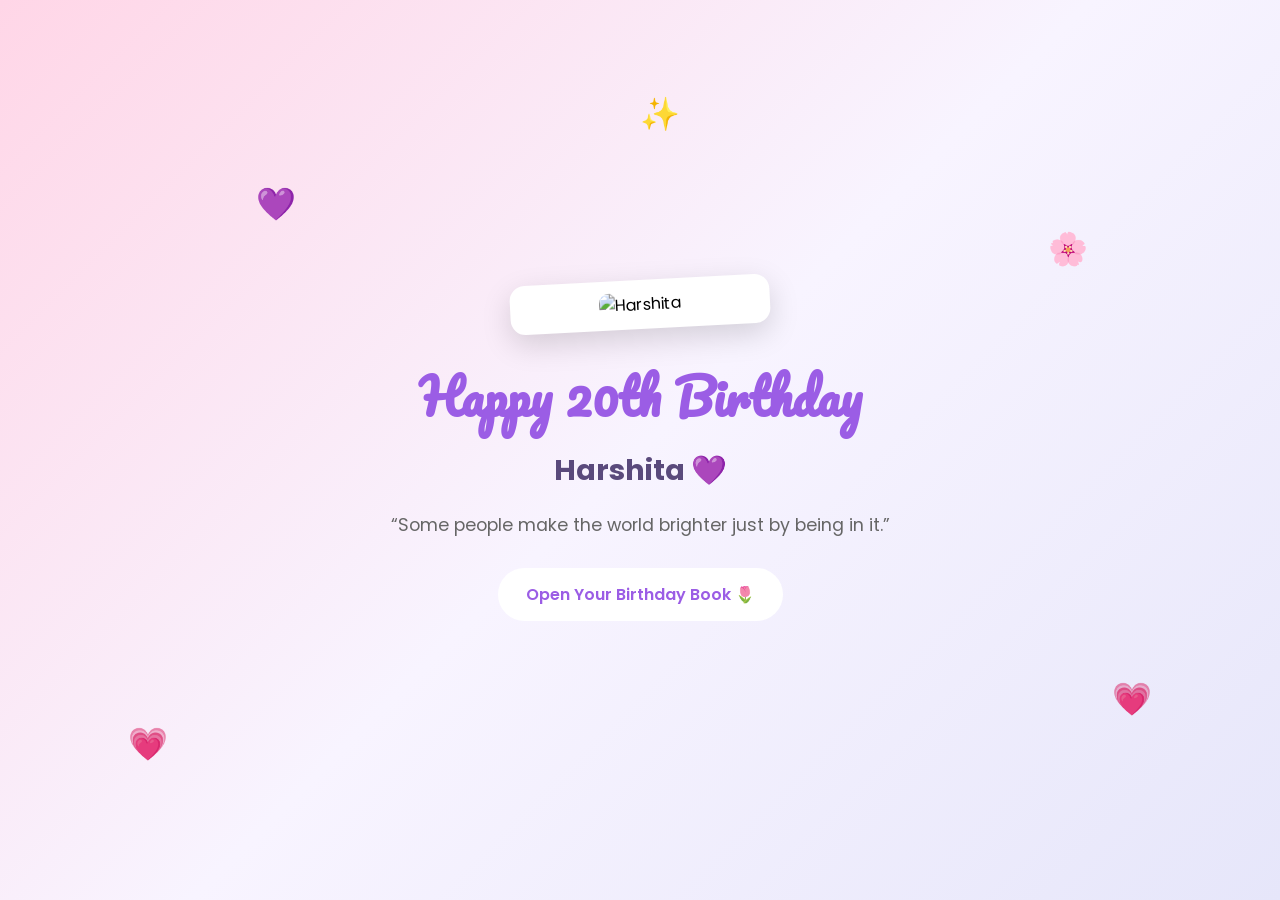
==== index.html @ 36abf65e "birthday website" ====
<!DOCTYPE html>
<html lang="en">
<head>
    <meta charset="UTF-8">
    <meta name="viewport" content="width=device-width, initial-scale=1.0">
    <title>Happy Birthday Harshita</title>

    <link rel="stylesheet" href="style.css">

    <link href="https://fonts.googleapis.com/css2?family=Pacifico&family=Poppins:wght@300;400;500;600&display=swap" rel="stylesheet">
</head>
<body>

    <div class="hearts">
        <span>💗</span>
        <span>💜</span>
        <span>🌸</span>
        <span>💗</span>
        <span>✨</span>
    </div>

    <div class="container">

        <div class="polaroid">
            <img src="images/harshita.jpg" alt="Harshita">
        </div>

        <h1>Happy 20th Birthday</h1>

        <h2>Harshita 💜</h2>

        <p class="quote">
            “Some people make the world brighter just by being in it.”
        </p>

       <a href="story.html" class="btn">
            Open Your Birthday Book 🌷
        </a>

    </div>

</body>
</html>
---- style.css ----
/* =====================================
   FIX STORY PAGE LAYOUT
===================================== */

body.story-page{
    display:block;
    min-height:auto;
    overflow-x:hidden;
    overflow-y:auto;
    text-align:left;
}
*{
    margin:0;
    padding:0;
    box-sizing:border-box;
}

body{
    min-height:100vh;
    display:flex;
    justify-content:center;
    align-items:center;
    text-align:center;

    background:linear-gradient(
        135deg,
        #ffd6e7,
        #f8f4ff,
        #e6e6fa
    );

    font-family:'Poppins',sans-serif;
    overflow:hidden;
}

.container{
    padding:30px;
}

.polaroid{
    width:260px;
    background:white;
    padding:12px;
    margin:auto;
    border-radius:15px;

    box-shadow:
    0 10px 30px rgba(0,0,0,0.15);

    transform:rotate(-3deg);
}

.polaroid img{
    width:100%;
    border-radius:10px;
}

h1{
    margin-top:25px;
    font-family:'Pacifico',cursive;
    color:#9b5de5;
    font-size:3rem;
}

h2{
    margin-top:10px;
    color:#5a4a7c;
    font-size:1.8rem;
}

.quote{
    margin-top:20px;
    font-size:1.1rem;
    color:#666;
    max-width:500px;
}

.btn{
    display:inline-block;
    margin-top:30px;
    padding:14px 28px;

    background:white;
    color:#9b5de5;

    text-decoration:none;
    border-radius:30px;

    font-weight:600;

    transition:0.3s;
}

.btn:hover{
    transform:translateY(-4px);
    box-shadow:0 10px 20px rgba(0,0,0,0.12);
}

.hearts span{
    position:absolute;
    font-size:2rem;
    animation:float 6s infinite;
}

.hearts span:nth-child(1){
    left:10%;
    top:80%;
}

.hearts span:nth-child(2){
    left:20%;
    top:20%;
}

.hearts span:nth-child(3){
    right:15%;
    top:25%;
}

.hearts span:nth-child(4){
    right:10%;
    top:75%;
}

.hearts span:nth-child(5){
    left:50%;
    top:10%;
}

@keyframes float{
    0%{
        transform:translateY(0px);
    }
    50%{
        transform:translateY(-20px);
    }
    100%{
        transform:translateY(0px);
    }
}
/* ===========================
   STORY PAGE
=========================== */

.story-page{
    background: linear-gradient(180deg,#FFF7FB,#F7F3FF,#FFFDF8);
    overflow-x:hidden;
    overflow-y:auto;
}

/* Hero */

.hero{
    text-align:center;
    padding:80px 20px 40px;
}

.hero h1{
    font-size:3.2rem;
    color:#8E5CF6;
    margin-bottom:20px;
}

.hero-quote{
    max-width:650px;
    margin:auto;
    color:#666;
    font-size:1.2rem;
    line-height:1.8;
    font-style:italic;
}

/* Timeline */

.timeline{
    width:90%;
    max-width:1000px;
    margin:60px auto;
}

.chapter{
    display:flex;
    align-items:center;
    gap:35px;
    margin-bottom:90px;
}

.chapter.right{
    flex-direction:row-reverse;
}

.chapter img{
    width:260px;
    border-radius:20px;
    box-shadow:0 15px 35px rgba(0,0,0,.12);
    transition:.4s;
}

.chapter img:hover{
    transform:scale(1.05) rotate(2deg);
}

.card{

    background:white;

    padding:28px;

    border-radius:22px;

    box-shadow:0 12px 30px rgba(0,0,0,.08);

    flex:1;
}

.card h2{

    color:#9B5DE5;

    margin-bottom:15px;
}

.card p{

    line-height:1.8;

    color:#666;
}

/* Button */

.next-page{

    text-align:center;

    margin:80px 0;
}

.next-page a{

    background:#9B5DE5;

    color:white;

    text-decoration:none;

    padding:16px 34px;

    border-radius:40px;

    font-weight:600;

    transition:.3s;
}

.next-page a:hover{

    background:#8247d8;

    transform:translateY(-3px);
}

/* Mobile */

@media(max-width:768px){

.chapter,
.chapter.right{

flex-direction:column;

text-align:center;

}

.chapter img{

width:90%;

}

.hero h1{

font-size:2.3rem;

}

}
/* ===========================
   REASONS PAGE
=========================== */

.reasons-page{
    background:linear-gradient(180deg,#FFF7FB,#F7F3FF,#FFFDF8);
    overflow-x:hidden;
    overflow-y:auto;
    display:block;
}

.reasons-container{
    width:90%;
    max-width:900px;
    margin:50px auto;
    display:grid;
    grid-template-columns:repeat(auto-fit,minmax(260px,1fr));
    gap:25px;
}

.reason-card{
    background:white;
    padding:25px;
    border-radius:20px;
    box-shadow:0 10px 25px rgba(0,0,0,.08);
    font-size:1.05rem;
    color:#555;
    transition:.3s;
}

.reason-card:hover{
    transform:translateY(-8px);
}
/* ===========================
   GALLERY PAGE
=========================== */

.gallery-page{
    background:linear-gradient(180deg,#FFF8FB,#F7F3FF,#FFFDF8);
    display:block;
    overflow-y:auto;
    overflow-x:hidden;
}

.gallery{
    width:90%;
    max-width:1200px;
    margin:50px auto;
    display:grid;
    grid-template-columns:repeat(auto-fit,minmax(240px,1fr));
    gap:45px;
}

.photo{
    background:white;
    padding:15px 15px 25px;
    border-radius:8px;
    box-shadow:0 12px 25px rgba(0,0,0,.12);
    transform:rotate(-2deg);
    transition:.4s;
    position:relative;
}

.photo:nth-child(even){
    transform:rotate(2deg);
}

.photo:hover{
    transform:scale(1.05) rotate(0deg);
}

.photo::before{
    content:"";
    width:70px;
    height:20px;
    background:#f8d8a8;
    position:absolute;
    top:-10px;
    left:50%;
    transform:translateX(-50%) rotate(-5deg);
    opacity:.9;
    border-radius:4px;
}

.photo img{
    width:100%;
    border-radius:5px;
}

.photo p{
    margin-top:15px;
    text-align:center;
    color:#555;
    font-weight:500;
}
/* ===========================
   LETTER PAGE
=========================== */

.letter-page{
    background: linear-gradient(180deg,#FFF7FB,#F7F3FF,#FFFDF8);
    display: block;
    overflow-y: auto;
    overflow-x: hidden;
}

.letter-box{
    width: 90%;
    max-width: 850px;
    margin: 60px auto;
    background: #ffffff;
    padding: 50px;
    border-radius: 25px;
    box-shadow: 0 15px 35px rgba(0,0,0,0.12);
    line-height: 2;
    color: #555;
}

.letter-box h2{
    color: #9B5DE5;
    margin-bottom: 25px;
    font-family: 'Pacifico', cursive;
    text-align: center;
}

.letter-box h3{
    margin-top: 35px;
    color: #777;
    text-align: right;
}

.letter-box p{
    font-family: 'Caveat', cursive;
    font-size: 1.6rem;
    line-height: 1.8;
    text-align: left;
    color: #555;
}

.surprise{
    text-align: center;
    padding: 60px 20px 100px;
}

.surprise h2{
    font-family: 'Pacifico', cursive;
    color: #9B5DE5;
    margin-bottom: 20px;
}

.surprise p{
    max-width: 700px;
    margin: auto;
    color: #666;
    line-height: 1.8;
    font-size: 1.1rem;
    margin-bottom: 35px;
}

/* Mobile Responsive */

@media (max-width:768px){

    .letter-box{
        padding:30px 22px;
        width:92%;
    }

    .letter-box h2{
        font-size:2rem;
    }

    .letter-box p{
        font-size:1rem;
    }

}
body{
    animation: fadeIn 0.8s ease;
}

@keyframes fadeIn{
    from{
        opacity:0;
    }
    to{
        opacity:1;
    }
}
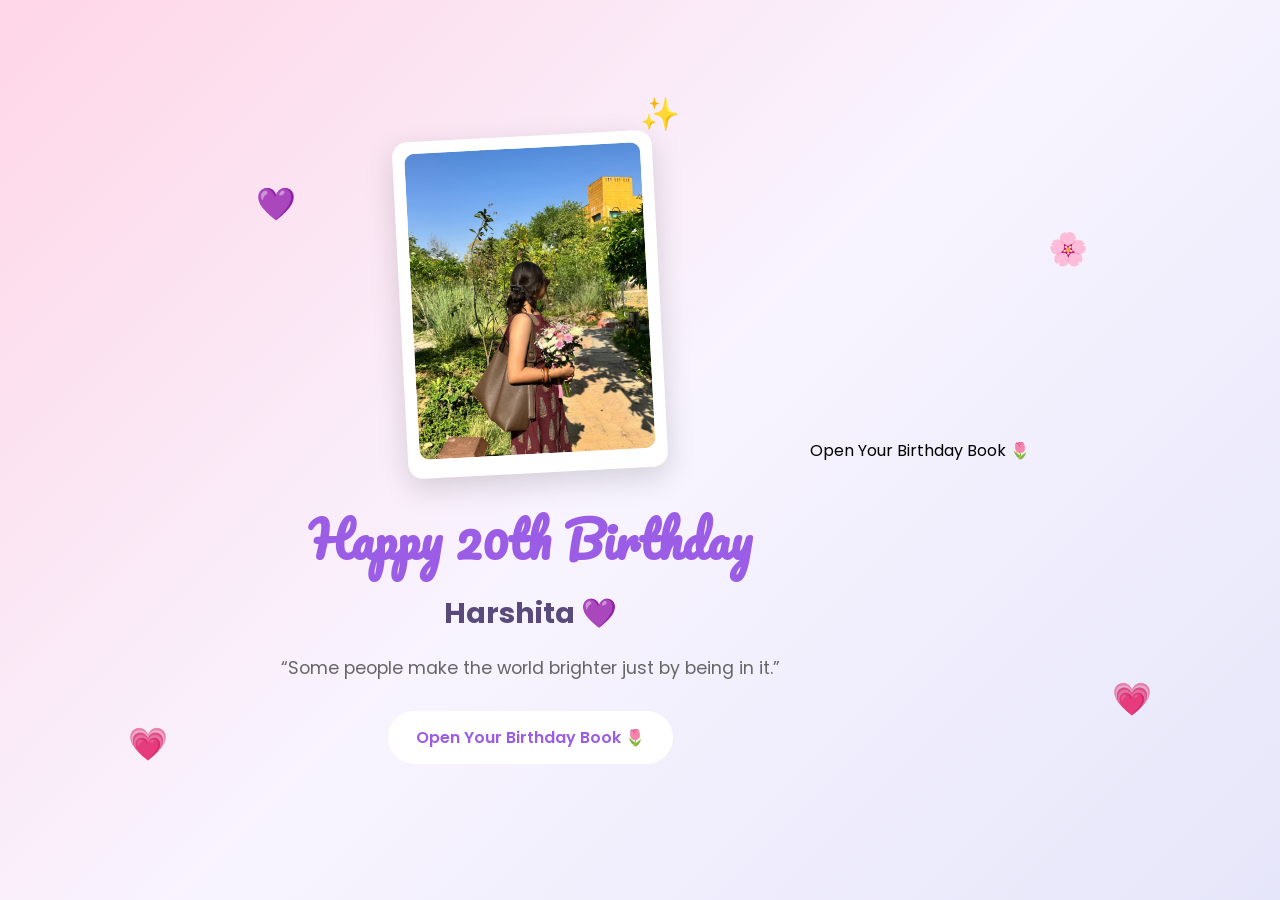
==== commit c289b555: "Update image source and add birthday book link Added a link to open a birthday book and updated imag" ====
--- a/index.html
+++ b/index.html
@@ -22,7 +22,7 @@
     <div class="container">
 
         <div class="polaroid">
-            <img src="images/harshita.jpg" alt="Harshita">
+            <img src="harshita.jpg" alt="Harshita">
         </div>
 
         <h1>Happy 20th Birthday</h1>
@@ -40,4 +40,10 @@
     </div>
 
 </body>
-</html>+</html>            Open Your Birthday Book 🌷
+        </a>
+
+    </div>
+
+</body>
+</html>
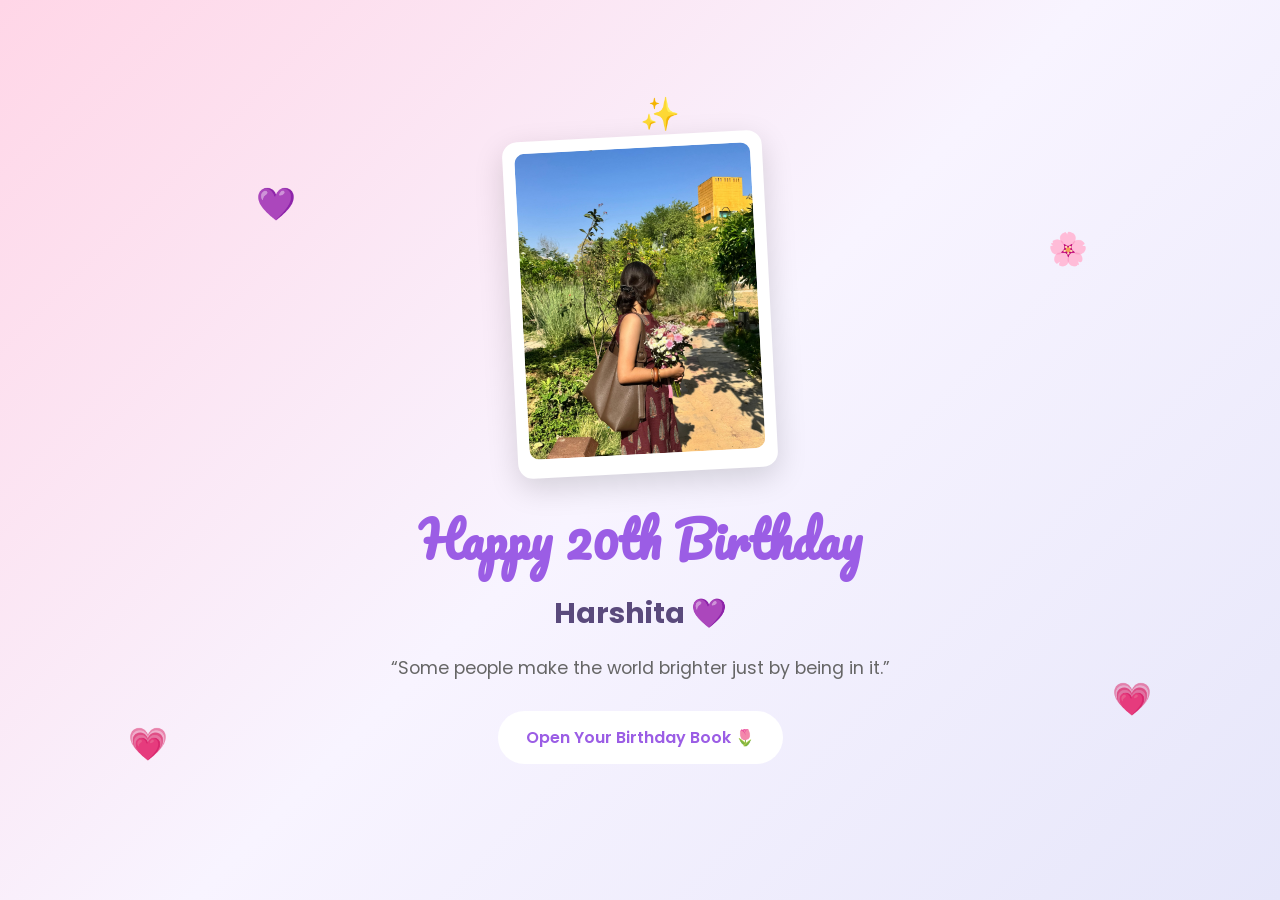
==== commit b9452bc4: "Remove extra HTML elements from index.html" ====
--- a/index.html
+++ b/index.html
@@ -40,10 +40,4 @@
     </div>
 
 </body>
-</html>            Open Your Birthday Book 🌷
-        </a>
-
-    </div>
-
-</body>
 </html>
--- a/style.css
+++ b/style.css
@@ -34,6 +34,14 @@
 }
 
 .container{
+    width:100%;
+    max-width:1200px;
+    margin:auto;
+    display:flex;
+    flex-direction:column;
+    align-items:center;
+    justify-content:center;
+    text-align:center;
     padding:30px;
 }
 
@@ -474,4 +482,444 @@
     to{
         opacity:1;
     }
-}+}    padding:30px;
+}
+
+.polaroid{
+    width:260px;
+    background:white;
+    padding:12px;
+    margin:auto;
+    border-radius:15px;
+
+    box-shadow:
+    0 10px 30px rgba(0,0,0,0.15);
+
+    transform:rotate(-3deg);
+}
+
+.polaroid img{
+    width:100%;
+    border-radius:10px;
+}
+
+h1{
+    margin-top:25px;
+    font-family:'Pacifico',cursive;
+    color:#9b5de5;
+    font-size:3rem;
+}
+
+h2{
+    margin-top:10px;
+    color:#5a4a7c;
+    font-size:1.8rem;
+}
+
+.quote{
+    margin-top:20px;
+    font-size:1.1rem;
+    color:#666;
+    max-width:500px;
+}
+
+.btn{
+    display:inline-block;
+    margin-top:30px;
+    padding:14px 28px;
+
+    background:white;
+    color:#9b5de5;
+
+    text-decoration:none;
+    border-radius:30px;
+
+    font-weight:600;
+
+    transition:0.3s;
+}
+
+.btn:hover{
+    transform:translateY(-4px);
+    box-shadow:0 10px 20px rgba(0,0,0,0.12);
+}
+
+.hearts span{
+    position:absolute;
+    font-size:2rem;
+    animation:float 6s infinite;
+}
+
+.hearts span:nth-child(1){
+    left:10%;
+    top:80%;
+}
+
+.hearts span:nth-child(2){
+    left:20%;
+    top:20%;
+}
+
+.hearts span:nth-child(3){
+    right:15%;
+    top:25%;
+}
+
+.hearts span:nth-child(4){
+    right:10%;
+    top:75%;
+}
+
+.hearts span:nth-child(5){
+    left:50%;
+    top:10%;
+}
+
+@keyframes float{
+    0%{
+        transform:translateY(0px);
+    }
+    50%{
+        transform:translateY(-20px);
+    }
+    100%{
+        transform:translateY(0px);
+    }
+}
+/* ===========================
+   STORY PAGE
+=========================== */
+
+.story-page{
+    background: linear-gradient(180deg,#FFF7FB,#F7F3FF,#FFFDF8);
+    overflow-x:hidden;
+    overflow-y:auto;
+}
+
+/* Hero */
+
+.hero{
+    text-align:center;
+    padding:80px 20px 40px;
+}
+
+.hero h1{
+    font-size:3.2rem;
+    color:#8E5CF6;
+    margin-bottom:20px;
+}
+
+.hero-quote{
+    max-width:650px;
+    margin:auto;
+    color:#666;
+    font-size:1.2rem;
+    line-height:1.8;
+    font-style:italic;
+}
+
+/* Timeline */
+
+.timeline{
+    width:90%;
+    max-width:1000px;
+    margin:60px auto;
+}
+
+.chapter{
+    display:flex;
+    align-items:center;
+    gap:35px;
+    margin-bottom:90px;
+}
+
+.chapter.right{
+    flex-direction:row-reverse;
+}
+
+.chapter img{
+    width:260px;
+    border-radius:20px;
+    box-shadow:0 15px 35px rgba(0,0,0,.12);
+    transition:.4s;
+}
+
+.chapter img:hover{
+    transform:scale(1.05) rotate(2deg);
+}
+
+.card{
+
+    background:white;
+
+    padding:28px;
+
+    border-radius:22px;
+
+    box-shadow:0 12px 30px rgba(0,0,0,.08);
+
+    flex:1;
+}
+
+.card h2{
+
+    color:#9B5DE5;
+
+    margin-bottom:15px;
+}
+
+.card p{
+
+    line-height:1.8;
+
+    color:#666;
+}
+
+/* Button */
+
+.next-page{
+
+    text-align:center;
+
+    margin:80px 0;
+}
+
+.next-page a{
+
+    background:#9B5DE5;
+
+    color:white;
+
+    text-decoration:none;
+
+    padding:16px 34px;
+
+    border-radius:40px;
+
+    font-weight:600;
+
+    transition:.3s;
+}
+
+.next-page a:hover{
+
+    background:#8247d8;
+
+    transform:translateY(-3px);
+}
+
+/* Mobile */
+
+@media(max-width:768px){
+
+.chapter,
+.chapter.right{
+
+flex-direction:column;
+
+text-align:center;
+
+}
+
+.chapter img{
+
+width:90%;
+
+}
+
+.hero h1{
+
+font-size:2.3rem;
+
+}
+
+}
+/* ===========================
+   REASONS PAGE
+=========================== */
+
+.reasons-page{
+    background:linear-gradient(180deg,#FFF7FB,#F7F3FF,#FFFDF8);
+    overflow-x:hidden;
+    overflow-y:auto;
+    display:block;
+}
+
+.reasons-container{
+    width:90%;
+    max-width:900px;
+    margin:50px auto;
+    display:grid;
+    grid-template-columns:repeat(auto-fit,minmax(260px,1fr));
+    gap:25px;
+}
+
+.reason-card{
+    background:white;
+    padding:25px;
+    border-radius:20px;
+    box-shadow:0 10px 25px rgba(0,0,0,.08);
+    font-size:1.05rem;
+    color:#555;
+    transition:.3s;
+}
+
+.reason-card:hover{
+    transform:translateY(-8px);
+}
+/* ===========================
+   GALLERY PAGE
+=========================== */
+
+.gallery-page{
+    background:linear-gradient(180deg,#FFF8FB,#F7F3FF,#FFFDF8);
+    display:block;
+    overflow-y:auto;
+    overflow-x:hidden;
+}
+
+.gallery{
+    width:90%;
+    max-width:1200px;
+    margin:50px auto;
+    display:grid;
+    grid-template-columns:repeat(auto-fit,minmax(240px,1fr));
+    gap:45px;
+}
+
+.photo{
+    background:white;
+    padding:15px 15px 25px;
+    border-radius:8px;
+    box-shadow:0 12px 25px rgba(0,0,0,.12);
+    transform:rotate(-2deg);
+    transition:.4s;
+    position:relative;
+}
+
+.photo:nth-child(even){
+    transform:rotate(2deg);
+}
+
+.photo:hover{
+    transform:scale(1.05) rotate(0deg);
+}
+
+.photo::before{
+    content:"";
+    width:70px;
+    height:20px;
+    background:#f8d8a8;
+    position:absolute;
+    top:-10px;
+    left:50%;
+    transform:translateX(-50%) rotate(-5deg);
+    opacity:.9;
+    border-radius:4px;
+}
+
+.photo img{
+    width:100%;
+    border-radius:5px;
+}
+
+.photo p{
+    margin-top:15px;
+    text-align:center;
+    color:#555;
+    font-weight:500;
+}
+/* ===========================
+   LETTER PAGE
+=========================== */
+
+.letter-page{
+    background: linear-gradient(180deg,#FFF7FB,#F7F3FF,#FFFDF8);
+    display: block;
+    overflow-y: auto;
+    overflow-x: hidden;
+}
+
+.letter-box{
+    width: 90%;
+    max-width: 850px;
+    margin: 60px auto;
+    background: #ffffff;
+    padding: 50px;
+    border-radius: 25px;
+    box-shadow: 0 15px 35px rgba(0,0,0,0.12);
+    line-height: 2;
+    color: #555;
+}
+
+.letter-box h2{
+    color: #9B5DE5;
+    margin-bottom: 25px;
+    font-family: 'Pacifico', cursive;
+    text-align: center;
+}
+
+.letter-box h3{
+    margin-top: 35px;
+    color: #777;
+    text-align: right;
+}
+
+.letter-box p{
+    font-family: 'Caveat', cursive;
+    font-size: 1.6rem;
+    line-height: 1.8;
+    text-align: left;
+    color: #555;
+}
+
+.surprise{
+    text-align: center;
+    padding: 60px 20px 100px;
+}
+
+.surprise h2{
+    font-family: 'Pacifico', cursive;
+    color: #9B5DE5;
+    margin-bottom: 20px;
+}
+
+.surprise p{
+    max-width: 700px;
+    margin: auto;
+    color: #666;
+    line-height: 1.8;
+    font-size: 1.1rem;
+    margin-bottom: 35px;
+}
+
+/* Mobile Responsive */
+
+@media (max-width:768px){
+
+    .letter-box{
+        padding:30px 22px;
+        width:92%;
+    }
+
+    .letter-box h2{
+        font-size:2rem;
+    }
+
+    .letter-box p{
+        font-size:1rem;
+    }
+
+}
+body{
+    animation: fadeIn 0.8s ease;
+}
+
+@keyframes fadeIn{
+    from{
+        opacity:0;
+    }
+    to{
+        opacity:1;
+    }
+}
